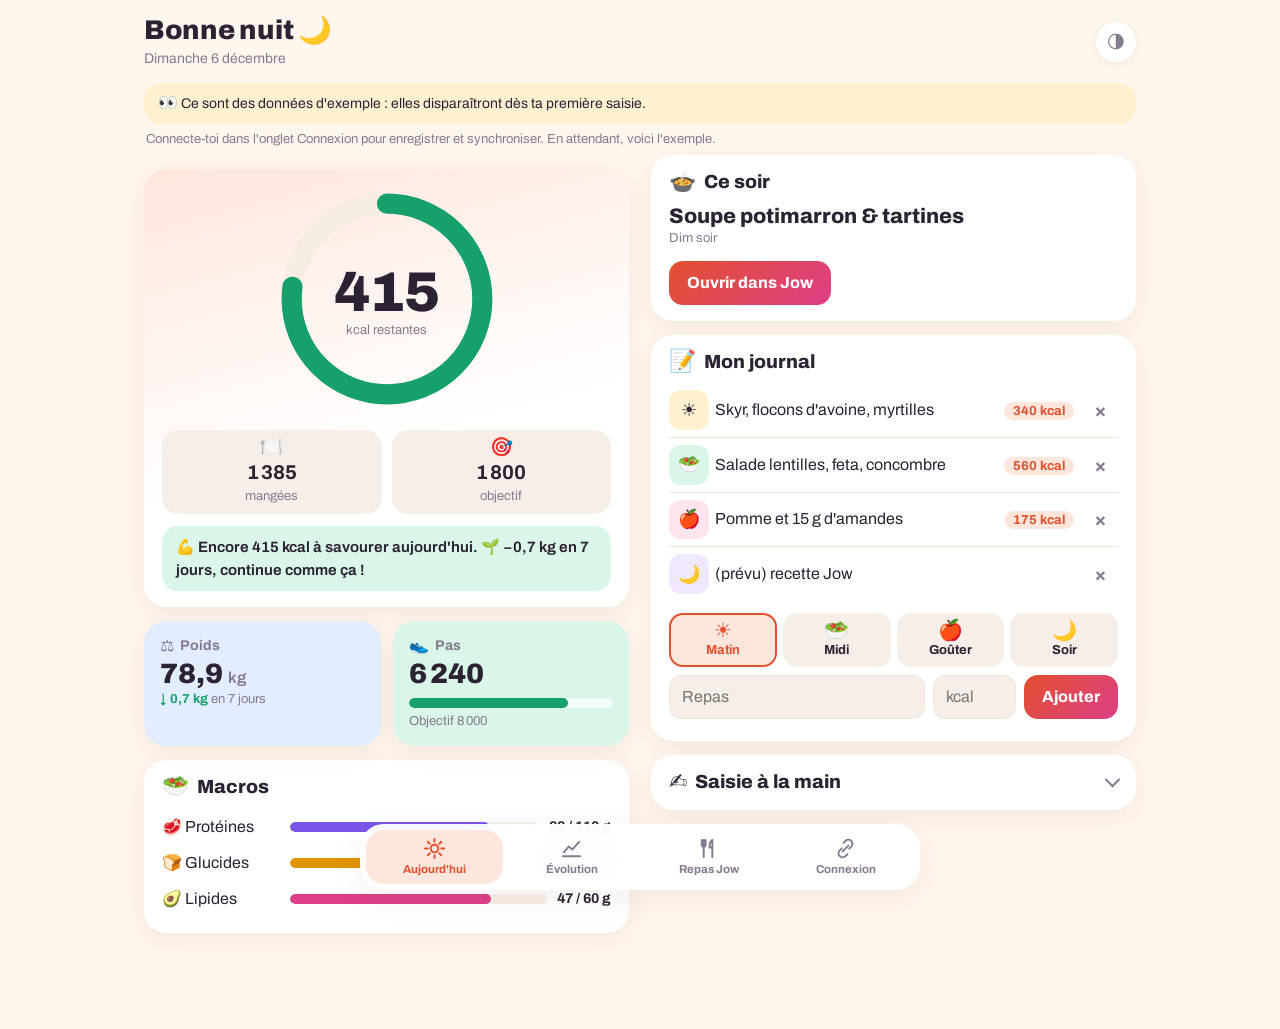
==== app/index.html @ a1f394df "Calcul automatique des objectifs (1.5.0) - Profil (sexe, année de naissance, taille, activité, rythm" ====
<!DOCTYPE html>
<html lang="fr">
<head>
<meta charset="utf-8">
<meta name="viewport" content="width=device-width, initial-scale=1, viewport-fit=cover">
<meta name="description" content="Suivi de régime personnel : Apple Santé, menus Jow et recettes.">
<meta name="theme-color" content="#fff6ee" media="(prefers-color-scheme: light)" data-def="#fff6ee">
<meta name="theme-color" content="#16131b" media="(prefers-color-scheme: dark)" data-def="#16131b">
<meta name="apple-mobile-web-app-capable" content="yes">
<meta name="mobile-web-app-capable" content="yes">
<meta name="apple-mobile-web-app-status-bar-style" content="default">
<meta name="apple-mobile-web-app-title" content="Mon régime">
<meta name="referrer" content="no-referrer">
<meta http-equiv="Content-Security-Policy" content="default-src 'self'; script-src 'self'; style-src 'self' 'unsafe-inline'; img-src 'self' data:; font-src 'self'; connect-src 'self' https://*.supabase.co; manifest-src 'self'; worker-src 'self'; base-uri 'self'; form-action 'self'">
<title>Mon régime</title>
<link rel="manifest" href="manifest.webmanifest">
<link rel="icon" href="icons/icon-192.png" type="image/png">
<link rel="apple-touch-icon" href="icons/apple-touch-icon.png">
<script src="js/theme.js"></script>
<link rel="stylesheet" href="styles.css">
<script type="module" src="js/main.js"></script>
</head>
<body>
<header><div><h1 id="ttl">Aujourd'hui</h1><span class="date" id="today"></span></div><span class="hbtns"><button class="sync" id="themeBtn" type="button" aria-label="Changer de thème" title="Thème"><span class="e" id="themeIco" aria-hidden="true">🌗</span></button><button class="sync" id="syncBtn" type="button" aria-label="Synchroniser maintenant" title="Synchroniser maintenant" hidden><svg viewBox="0 0 24 24" aria-hidden="true"><path d="M20 12a8 8 0 1 1-2.3-5.6M20 4v5h-5"/></svg></button></span></header>
<main>
<div class="demo" id="demo" hidden><span class="e" aria-hidden="true">👀</span> Ce sont des données d'exemple : elles disparaîtront dès ta première saisie.</div>
<p class="status" id="st">Chargement…</p>

<!-- AUJOURD'HUI -->
<section data-v="aujourdhui">
  <div class="lbl hero-card">
    <div class="ring-wrap">
      <svg class="ring" viewBox="0 0 120 120" aria-hidden="true"><circle class="trk" cx="60" cy="60" r="52"/><circle class="val" id="ringVal" cx="60" cy="60" r="52" stroke-dasharray="326.73" stroke-dashoffset="326.73"/></svg>
      <div class="ring-in"><div class="big" id="left">–</div><div class="small" id="leftLbl">kcal restantes</div></div>
    </div>
    <div class="kc-row">
      <div><span class="e" aria-hidden="true">🍽️</span><b id="eaten">–</b><span class="small">mangées</span></div>
      <div><span class="e" aria-hidden="true">🎯</span><b id="goal">–</b><span class="small">objectif</span></div>
    </div>
    <p class="cheer" id="cheer"></p>
    <p class="fresh" id="fresh"></p>
  </div>

  <div class="tiles">
    <div class="tile sky"><div class="t-h"><span class="e" aria-hidden="true">⚖️</span> Poids</div><div class="v" id="wt">–</div><div class="small" id="wtD"></div></div>
    <div class="tile herb"><div class="t-h"><span class="e" aria-hidden="true">👟</span> Pas</div><div class="v" id="steps">–</div><div class="meter"><i id="stepBar"></i></div><div class="small" id="stepGoal"></div></div>
  </div>

  <div class="lbl" id="macroBox"><h2><span class="e" aria-hidden="true">🥗</span> Macros</h2><div id="macros"></div></div>

  <div class="lbl">
    <h2><span class="e" aria-hidden="true">🍲</span> Ce soir</h2>
    <div class="tonight" id="tonight"></div>
  </div>

  <div class="lbl">
    <h2><span class="e" aria-hidden="true">📝</span> Mon journal</h2>
    <div id="meals"></div>
    <form id="mealForm" class="mealform">
      <div class="seg" role="radiogroup" aria-label="Moment du repas">
        <label><input type="radio" name="mom" value="Matin"><span class="e" aria-hidden="true">☀️</span>Matin</label>
        <label><input type="radio" name="mom" value="Midi"><span class="e" aria-hidden="true">🥗</span>Midi</label>
        <label><input type="radio" name="mom" value="Goûter"><span class="e" aria-hidden="true">🍎</span>Goûter</label>
        <label><input type="radio" name="mom" value="Soir"><span class="e" aria-hidden="true">🌙</span>Soir</label>
      </div>
      <div class="f-meal">
        <input id="mN" placeholder="Repas" aria-label="Ce que tu as mangé" required maxlength="300" enterkeyhint="done">
        <input id="mK" inputmode="numeric" placeholder="kcal" aria-label="Calories (facultatif)">
        <button class="primary" aria-label="Ajouter le repas">Ajouter</button>
      </div>
    </form>
  </div>

  <details class="lbl fold" id="importBox">
    <summary><h2><span class="e" aria-hidden="true">✍️</span> Saisie à la main</h2></summary>
    <p class="small">Le raccourci du soir s'en charge normalement. Utile pour corriger une valeur ou rattraper un jour manqué.</p>
    <form class="form" id="manual">
      <label>Date<input type="date" id="fD"></label>
      <label>Poids (kg)<input id="fW" inputmode="decimal"></label>
      <label>Pas<input id="fS" inputmode="numeric"></label>
      <label>Calories<input id="fK" inputmode="numeric"></label>
      <label>Protéines (g)<input id="fP" inputmode="numeric"></label>
      <label>Glucides (g)<input id="fG" inputmode="numeric"></label>
      <label>Lipides (g)<input id="fL" inputmode="numeric"></label>
      <label>&nbsp;<button>Enregistrer</button></label>
    </form>
    <details class="sub"><summary>Coller le texte <code>SANTE;…</code></summary>
      <textarea id="imp" placeholder="Colle ici : SANTE;date=…;poids=…"></textarea>
      <p class="small" id="impPrev"></p>
      <button id="impBtn" type="button">Enregistrer</button>
    </details>
  </details>
</section>

<!-- ÉVOLUTION -->
<section data-v="evolution">
  <div class="tiles four span" id="bilan"></div>
  <div class="lbl span"><h2><span class="e" aria-hidden="true">⚖️</span> Mon poids sur 30 jours</h2><p class="small" id="wtSum"></p><div class="fig"><svg id="cW" role="img" aria-label="Courbe du poids sur 30 jours"></svg></div></div>
  <div class="lbl"><h2><span class="e" aria-hidden="true">🔥</span> Calories de la semaine</h2><p class="small">Le pointillé, c'est ton objectif.</p><div class="fig s"><svg id="cK" role="img" aria-label="Calories des 7 derniers jours"></svg></div></div>
  <div class="lbl"><h2><span class="e" aria-hidden="true">👟</span> Pas de la semaine</h2><div class="fig s"><svg id="cS" role="img" aria-label="Pas des 7 derniers jours"></svg></div></div>
</section>

<!-- REPAS JOW -->
<section data-v="repas">
  <div class="lbl">
    <h2><span class="e" aria-hidden="true">📅</span> Menu de la semaine</h2>
    <div class="weeknav"><button class="ghost" id="wPrev" type="button" aria-label="Semaine précédente">‹</button><b id="wLbl"></b><button class="ghost" id="wNext" type="button" aria-label="Semaine suivante">›</button></div>
    <div id="menu"></div>
    <p class="small">Dans Jow : Partager → Copier le lien, puis colle-le ici. Le nom de la recette se remplit tout seul, et tout s'enregistre automatiquement.</p>
  </div>
  <div class="lbl" id="propBox">
    <h2><span class="e" aria-hidden="true">✨</span> Une idée de recette ?</h2>
    <p class="small">Calée sur ce qu'il te reste aujourd'hui, ton garde-manger et tes ingrédients courants.</p>
    <form class="form f-prop" id="propForm">
      <select id="pMom" aria-label="Repas"><option>Soir</option><option>Midi</option><option>Matin</option><option>Goûter</option></select>
      <input id="pEnv" placeholder="Une envie ? (ex. rapide, poisson, sans four)" aria-label="Envie" maxlength="200">
      <button id="pBtn" class="primary">Proposer</button>
    </form>
    <div id="pOut"></div>
  </div>
  <div class="lbl">
    <h2><span class="e" aria-hidden="true">🧺</span> Mon garde-manger</h2>
    <p class="small">Ce que tu as déjà au frigo et dans les placards.</p>
    <textarea id="placard" placeholder="2 courgettes, riz basmati, 6 œufs, feta…" maxlength="5000"></textarea>
    <p class="small saved" id="placSt"></p>
  </div>
  <div class="lbl"><h2><span class="e" aria-hidden="true">🗒️</span> Notes</h2><textarea id="notes" placeholder="Courses à prévoir, recettes à retester, idées…" style="min-height:140px"></textarea><p class="small saved" id="notesSt"></p></div>
  <details class="lbl fold">
    <summary><h2><span class="e" aria-hidden="true">🛒</span> Mes ingrédients courants</h2></summary>
    <p class="small">Un par ligne : ce que tu achètes d'habitude. Les propositions de recettes s'en servent en priorité.</p>
    <textarea id="ingr" style="min-height:160px"></textarea>
    <p class="small saved" id="ingrSt"></p>
  </details>
</section>

<!-- CONNEXION -->
<section data-v="connexion">
  <div class="lbl" id="accBox">
    <h2><span class="e" aria-hidden="true">👤</span> Mon compte</h2>
    <div id="accLocal" hidden>
      <p>L'appli fonctionne en <b>mode local</b> : tes données restent sur cet appareil et ne se synchronisent pas.</p>
      <p class="small">Pour synchroniser l'iPhone et le PC, renseigne l'URL et la clé publique de ton projet Supabase dans <code>config.js</code> (voir le README).</p>
    </div>
    <div id="accOut" hidden>
      <p>Connecte-toi pour retrouver tes données sur l'iPhone et le PC. Tu reçois un e-mail avec un lien de connexion.</p>
      <form class="form f-mail" id="mailForm">
        <input id="email" type="email" autocomplete="email" placeholder="ton@adresse.fr" aria-label="Adresse e-mail" required>
        <button>Recevoir le lien</button>
      </form>
      <form class="form f-mail" id="codeForm" hidden>
        <input id="code" inputmode="numeric" autocomplete="one-time-code" placeholder="Code à 6 chiffres" aria-label="Code reçu par e-mail" pattern="[0-9]{6,10}" required>
        <button>Valider le code</button>
      </form>
      <p class="small">Sur iPhone, depuis l'appli installée, utilise plutôt le <b>code</b> : le lien s'ouvre dans Safari, qui ne partage pas sa session avec l'appli.</p>
    </div>
    <div id="accIn" hidden>
      <div class="row"><span>Connecté en tant que</span><b id="accMail"></b></div>
      <div class="row"><span>Synchronisation</span><b id="syncSt">–</b></div>
      <p><button class="ghost" id="logout" type="button">Se déconnecter</button></p>
    </div>
  </div>

  <div class="lbl">
    <h2><span class="e" aria-hidden="true">🎯</span> Mes objectifs</h2>
    <div class="seg two" role="radiogroup" aria-label="Comment fixer tes objectifs">
      <label><input type="radio" name="omode" value="auto"><span class="e" aria-hidden="true">🧮</span>Calcul automatique</label>
      <label><input type="radio" name="omode" value="manuel"><span class="e" aria-hidden="true">✍️</span>À la main</label>
    </div>

    <form id="calcForm" hidden>
      <p class="lab">Toi</p>
      <div class="seg two" role="radiogroup" aria-label="Sexe">
        <label><input type="radio" name="sexe" value="f"><span class="e" aria-hidden="true">👩</span>Femme</label>
        <label><input type="radio" name="sexe" value="h"><span class="e" aria-hidden="true">👨</span>Homme</label>
      </div>
      <div class="form">
        <label>Année de naissance<input id="pN" inputmode="numeric" placeholder="1990" maxlength="4"></label>
        <label>Taille (cm)<input id="pT" inputmode="numeric" placeholder="175" maxlength="3"></label>
        <label>Poids actuel (kg)<input id="pP" inputmode="decimal" placeholder="80"></label>
        <label>Poids visé (kg)<input id="pC" inputmode="decimal" placeholder="72"></label>
      </div>
      <p class="small" id="pPnote"></p>
      <p class="lab">Ton activité au quotidien</p>
      <div class="choix" id="actList" role="radiogroup" aria-label="Activité"></div>
      <p class="lab">À quel rythme ?</p>
      <div class="seg" id="rytList" role="radiogroup" aria-label="Rythme de perte"></div>
      <div class="calc" id="calcOut" aria-live="polite"></div>
      <div class="form"><label>Pas / jour<input id="aS" inputmode="numeric"></label><label>&nbsp;<button class="primary" id="calcSave">Enregistrer</button></label></div>
    </form>

    <form class="form" id="objForm" hidden>
      <label>Calories / jour<input id="oK" inputmode="numeric"></label>
      <label>Protéines (g)<input id="oP" inputmode="numeric"></label>
      <label>Glucides (g)<input id="oG" inputmode="numeric"></label>
      <label>Lipides (g)<input id="oL" inputmode="numeric"></label>
      <label>Pas / jour<input id="oS" inputmode="numeric"></label>
      <label>Poids visé (kg)<input id="oW" inputmode="decimal"></label>
      <label>&nbsp;<button>Enregistrer</button></label>
    </form>
  </div>

  <div class="lbl">
    <h2><span class="e" aria-hidden="true">🎨</span> Apparence</h2>
    <div class="seg" role="radiogroup" aria-label="Thème de l'appli">
      <label><input type="radio" name="theme" value="auto"><span class="e" aria-hidden="true">🌗</span>Auto</label>
      <label><input type="radio" name="theme" value="light"><span class="e" aria-hidden="true">☀️</span>Clair</label>
      <label><input type="radio" name="theme" value="dark"><span class="e" aria-hidden="true">🌙</span>Sombre</label>
    </div>
    <p class="small">« Auto » suit le réglage de ton iPhone ou de ton PC. Le choix est gardé sur cet appareil.</p>
  </div>

  <details class="lbl fold">
    <summary><h2><span class="e" aria-hidden="true">🍏</span> Yazio → Apple Santé</h2></summary>
    <ol class="steps">
      <li>Dans Yazio : Profil → Réglages → Comptes et appareils connectés → Apple Santé.</li>
      <li>Autorise l'écriture de l'<b>énergie alimentaire</b>, des <b>protéines</b>, <b>glucides</b> et <b>lipides</b>. Autorise aussi la lecture du poids si tu te pèses ailleurs.</li>
      <li>Vérifie dans Santé → Parcourir → Nutrition que les repas du jour apparaissent.</li>
    </ol>
  </details>

  <details class="lbl fold" id="shortcutBox">
    <summary><h2><span class="e" aria-hidden="true">📲</span> Raccourci iPhone</h2></summary>
    <div id="scOff"><p class="small">Connecte-toi d'abord à ton compte : le raccourci envoie tes données directement dans ton espace.</p></div>
    <div id="scOn" hidden>
      <p><b>1. Ton adresse d'envoi</b></p>
      <div class="copy"><code id="scUrl"></code><button class="ghost" type="button" data-copy="scUrl">Copier</button></div>
      <p><b>2. Ton jeton secret</b></p>
      <p class="small" id="jetonSt"></p>
      <div class="copy" id="jetonBox" hidden><code id="jetonVal"></code><button class="ghost" type="button" data-copy="jetonVal">Copier</button></div>
      <p><button type="button" id="jetonBtn">Créer un jeton</button></p>
      <p class="small">Le jeton ne s'affiche qu'une fois. Garde-le uniquement dans le raccourci. En cas de doute, crée-en un nouveau : l'ancien cesse aussitôt de fonctionner.</p>
      <p><b>3. Le raccourci</b> « Bilan santé », dans l'app <b>Raccourcis</b>, dans l'ordre :</p>
      <ol class="steps">
        <li><b>Rechercher des échantillons de santé</b> : Type Poids, Date de début est aujourd'hui, Unité kg, trié par Date de début (ordre décroissant), limite 1. Puis <b>Définir une variable</b> <code>Poids</code>.</li>
        <li><b>Rechercher des échantillons de santé</b> : Type Pas, aujourd'hui, Unité nombre. <b>Calculer des statistiques</b> → Somme. <b>Définir une variable</b> <code>Pas</code>.</li>
        <li>Pareil pour <b>Énergie alimentaire</b> (Unité kcal) → variable <code>Kcal</code>. Facultatif : Protéines, Glucides, Lipides (Unité g) → <code>Prot</code>, <code>Gluc</code>, <code>Lip</code>.</li>
        <li><b>Obtenir le contenu de l'URL</b> : l'adresse ci-dessus, méthode <b>POST</b>, en-tête <code>X-Jeton</code> = ton jeton, corps <b>JSON</b> avec les champs <code>poids</code>, <code>pas</code>, <code>kcal</code> (et <code>prot</code>, <code>gluc</code>, <code>lip</code>), chacun rempli avec sa variable.</li>
        <li><b>Afficher la notification</b> avec le « Contenu de l'URL ».</li>
      </ol>
      <p class="small">Vérifie que chaque « Rechercher » commence bien par « Rechercher Échantillons de Santé » et pas par « Filtrer … » : sinon, touche la variable orange et choisis Effacer. Sans champ <code>date</code>, les valeurs sont enregistrées pour aujourd'hui. Relancer le raccourci remplace les valeurs du jour.</p>
      <p>Lancement automatique : en haut du raccourci, <b>À 21:30</b>, Heure de la journée, Tous les jours.</p>
    </div>
  </details>

  <div class="lbl" id="installBox">
    <h2><span class="e" aria-hidden="true">📥</span> Installer l'appli</h2>
    <p><button type="button" id="installBtn" hidden>Installer sur cet appareil</button></p>
    <div class="row"><span><b>iPhone</b> : ouvre cette page dans Safari, Partager → « Sur l'écran d'accueil ».</span></div>
    <div class="row"><span><b>PC</b> : dans Chrome ou Edge, l'icône d'installation dans la barre d'adresse, ou menu ⋮ → « Installer Mon régime ».</span></div>
  </div>
  <p class="small ver" id="ver"></p>
</section>
</main>

<nav class="tabs" aria-label="Onglets">
  <a href="#aujourdhui" data-t="aujourdhui"><svg viewBox="0 0 24 24" aria-hidden="true"><circle cx="12" cy="12" r="4"/><path d="M12 2v3M12 19v3M2 12h3M19 12h3M5 5l2 2M17 17l2 2M5 19l2-2M17 7l2-2"/></svg>Aujourd'hui</a>
  <a href="#evolution" data-t="evolution"><svg viewBox="0 0 24 24" aria-hidden="true"><path d="M3 20h18M4 16l5-6 4 3 7-8"/></svg>Évolution</a>
  <a href="#repas" data-t="repas"><svg viewBox="0 0 24 24" aria-hidden="true"><path d="M7 3v8M5 3v5a2 2 0 0 0 4 0V3M7 11v10M16 21V3c-2 1-3 4-3 8h3"/></svg>Repas Jow</a>
  <a href="#connexion" data-t="connexion"><svg viewBox="0 0 24 24" aria-hidden="true"><path d="M9 15l6-6M10 6l2-2a4 4 0 0 1 6 6l-2 2M14 18l-2 2a4 4 0 0 1-6-6l2-2"/></svg>Connexion</a>
</nav>
<div class="toast" id="toast" role="status" aria-live="polite"></div>
</body>
</html>
---- app/styles.css ----
/* VOICE: chaleureux, encourageant, un peu joueur — un compagnon bienveillant, jamais culpabilisant
   IDEA: une appli de bien-être grand public : cartes douces, couleurs pastel, emojis comme repères
   PICTURE: un anneau de calories au centre de l'écran, des tuiles colorées autour, des petits messages qui félicitent
   COLOUR and TYPE: crème chaud, cartes blanches arrondies ; tomate (calories), vert (pas), bleu (poids), soleil, raisin ; Archivo
   LAYOUT: une colonne mobile, barre d'onglets flottante en bas ; deux colonnes sur grand écran */
@font-face{font-family:Archivo;src:url(fonts/Archivo.woff2) format('woff2-variations'),url(fonts/Archivo.woff2) format('woff2');font-weight:100 900;font-stretch:62% 125%;font-display:swap}
:root{color-scheme:light dark;
  --bg:light-dark(#fff6ee,#16131b);--card:light-dark(#ffffff,#211d28);--ink:light-dark(#2b2233,#f6f0f8);--mute:light-dark(#857a90,#a99fb4);
  --line:light-dark(#f0e5da,#332d3b);--soft:light-dark(#f7efe7,#2a2531);--shadow:light-dark(rgba(120,70,30,.08),rgba(0,0,0,.35));
  --tom:light-dark(#e2502e,#ff7a5c);--tom-t:light-dark(#ffe6dd,#3b2420);
  --herb:light-dark(#16a06c,#43d39a);--herb-t:light-dark(#d9f6e9,#16302a);
  --sky:light-dark(#3d7ff0,#6fa2ff);--sky-t:light-dark(#e2edff,#1b2742);
  --sun:light-dark(#e09400,#ffc53d);--sun-t:light-dark(#fff1cf,#3a3016);
  --grape:light-dark(#7b55ea,#a98bff);--grape-t:light-dark(#efe8ff,#2a2343);
  --pink:light-dark(#dc3f87,#ff7ab5);--pink-t:light-dark(#ffe3ef,#3c2030);
  --r:22px}
:root[data-theme=light]{color-scheme:light}:root[data-theme=dark]{color-scheme:dark}
*{box-sizing:border-box;min-width:0}
[hidden]{display:none!important}
body{margin:0;background:var(--bg);color:var(--ink);font:16px/1.5 Archivo,system-ui,sans-serif;overflow-x:clip;padding-bottom:calc(96px + env(safe-area-inset-bottom));-webkit-text-size-adjust:100%;-webkit-tap-highlight-color:transparent}

/* ---------- En-tête ---------- */
header{padding:calc(16px + env(safe-area-inset-top)) max(5vw,16px,env(safe-area-inset-right)) 6px max(5vw,16px,env(safe-area-inset-left));display:flex;align-items:center;justify-content:space-between;gap:4px 12px;max-width:760px;margin:auto}
h1{font-size:27px;line-height:1.1;margin:0;font-weight:850;letter-spacing:-.01em}
.date{color:var(--mute);font-size:14px;display:block;margin-top:2px}
.date::first-letter{text-transform:uppercase}
.hbtns{display:flex;gap:8px;flex:none}
button.sync .e{font-size:18px}
.seg:has(input[name=theme]){grid-template-columns:repeat(3,1fr)}
.seg.two{grid-template-columns:repeat(2,1fr)}
#rytList{grid-template-columns:repeat(3,1fr)}
.lab{font-size:13px;font-weight:800;color:var(--mute);margin:14px 0 6px;text-transform:uppercase;letter-spacing:.03em}
.choix{display:grid;gap:6px}
.choix label{position:relative;display:grid;grid-template-columns:2.2em minmax(0,1fr);gap:0 10px;align-items:center;padding:9px 12px;border-radius:14px;background:var(--soft);cursor:pointer}
.choix label .e{grid-row:1/span 2;font-size:22px;text-align:center}
.choix label b{font-size:15px}.choix label span.small{grid-column:2}
.choix input{position:absolute;opacity:0;inset:0;margin:0;cursor:pointer}
.choix label:has(input:checked){background:var(--tom-t);box-shadow:inset 0 0 0 2px var(--tom)}
.choix label:has(input:focus-visible){outline:3px solid var(--tom);outline-offset:2px}
.sugg{font-size:11px;font-weight:800;color:var(--herb);background:var(--herb-t);padding:1px 7px;border-radius:99px;margin-left:6px;vertical-align:middle}
.seg label .small{font-weight:600;font-size:11px}
.calc{margin:16px 0 6px}.calc:empty{display:none}
.calc .tiles{margin:0 0 10px}
.calc .chips{justify-content:center}
.alerte{background:var(--sun-t);border-radius:14px;padding:9px 12px;font-size:14px;margin:8px 0}
button.sync{min-height:40px;width:40px;padding:0;background:var(--card);color:var(--mute);border:0;border-radius:50%;box-shadow:0 2px 10px var(--shadow);flex:none}
button.sync svg{width:18px;height:18px;stroke:currentColor;fill:none;stroke-width:2.4;stroke-linecap:round}
button.sync.spin svg{animation:spin .8s linear infinite}
@keyframes spin{to{transform:rotate(360deg)}}
main{max-width:760px;margin:auto;padding:0 max(5vw,16px,env(safe-area-inset-right)) 0 max(5vw,16px,env(safe-area-inset-left))}
section[data-v]{display:none}section[data-v].on{display:block;animation:in .25s ease-out}
@keyframes in{from{opacity:0;transform:translateY(6px)}}

/* ---------- Cartes ---------- */
.lbl{background:var(--card);border-radius:var(--r);padding:16px 18px;margin:14px 0;box-shadow:0 6px 22px var(--shadow)}
.lbl h2{font-size:19px;font-weight:800;margin:0 0 10px;line-height:1.2;display:flex;align-items:center;gap:8px}
.e{font-style:normal;font-size:1.15em;line-height:1}
.row{display:flex;justify-content:space-between;gap:10px;padding:9px 0;border-bottom:1px solid var(--line)}
.row:last-child{border-bottom:0}.row b{font-variant-numeric:tabular-nums;white-space:nowrap}
.small{font-size:13px;color:var(--mute)}
.unit{font-size:16px;font-weight:600;color:var(--mute)}
.demo{background:var(--sun-t);color:var(--ink);border-radius:16px;padding:10px 14px;font-size:14px;margin-top:8px}
.status{font-size:13px;color:var(--mute);margin:6px 2px}

/* ---------- Anneau des calories ---------- */
.hero-card{text-align:center;padding-top:20px;background:linear-gradient(165deg,var(--tom-t),var(--card) 60%)}
.ring-wrap{position:relative;width:min(220px,60vw);aspect-ratio:1;margin:0 auto}
.ring{width:100%;height:100%;transform:rotate(-90deg)}
.ring circle{fill:none;stroke-width:11}
.ring .trk{stroke:color-mix(in srgb,var(--soft) 80%,var(--line))}
.ring .val{stroke:var(--herb);stroke-linecap:round;transition:stroke-dashoffset .8s cubic-bezier(.2,.8,.2,1),stroke .3s}
.ring .val.near{stroke:var(--sun)}.ring .val.over{stroke:var(--tom)}
.ring-in{position:absolute;inset:0;display:flex;flex-direction:column;align-items:center;justify-content:center}
.big{font-size:clamp(44px,13vw,56px);font-weight:850;line-height:1;font-variant-numeric:tabular-nums;letter-spacing:-.02em}
.kc-row{display:grid;grid-template-columns:1fr 1fr;gap:10px;margin:14px 0 4px}
.kc-row>div{background:var(--soft);border-radius:16px;padding:8px 6px;display:flex;flex-direction:column;align-items:center}
.kc-row b{font-size:20px;font-variant-numeric:tabular-nums}
.cheer{margin:12px 0 0;padding:10px 14px;border-radius:16px;background:var(--herb-t);font-weight:650;font-size:15px;text-align:left}
.cheer:empty{display:none}
.cheer.warm{background:var(--sun-t)}.cheer.soft{background:var(--sky-t)}
.fresh{margin:10px 0 0;font-size:13px;color:var(--mute);display:flex;align-items:center;justify-content:center;gap:6px}
.fresh:empty{display:none}
.fresh::before{content:"";width:8px;height:8px;border-radius:50%;background:var(--herb);flex:none}
.fresh.old::before{background:var(--sun)}

/* ---------- Tuiles ---------- */
.tiles{display:grid;grid-template-columns:repeat(2,minmax(0,1fr));gap:12px;margin:14px 0}
.tile{border-radius:var(--r);padding:14px 16px;background:var(--card);box-shadow:0 6px 22px var(--shadow)}
.tile.sky{background:var(--sky-t)}.tile.herb{background:var(--herb-t)}.tile.sun{background:var(--sun-t)}.tile.tom{background:var(--tom-t)}.tile.grape{background:var(--grape-t)}
.t-h{font-size:14px;font-weight:700;color:var(--mute);display:flex;gap:6px;align-items:center}
.tile .v{font-size:28px;font-weight:850;font-variant-numeric:tabular-nums;line-height:1.15;margin-top:2px}
.tiles.four .v{font-size:24px}
.meter{height:10px;background:color-mix(in srgb,var(--card) 70%,transparent);border-radius:99px;margin:8px 0 4px;overflow:hidden}
.meter i{display:block;height:100%;background:var(--herb);border-radius:99px;transition:width .6s ease}
.meter i.over{background:var(--tom)}
.good{color:var(--herb);font-weight:700}.bad{color:var(--tom);font-weight:700}

/* ---------- Macros ---------- */
.macro{display:grid;grid-template-columns:7.4em minmax(0,1fr) auto;gap:10px;align-items:center;padding:6px 0}
.macro .meter{margin:0;background:var(--soft)}
.macro b{font-variant-numeric:tabular-nums;white-space:nowrap;font-size:14px}
.macro.prot i{background:var(--grape)}.macro.gluc i{background:var(--sun)}.macro.lip i{background:var(--pink)}

/* ---------- Boutons et champs ---------- */
button,.btn{font:inherit;font-weight:750;min-height:44px;padding:0 18px;border:0;background:var(--ink);color:var(--bg);cursor:pointer;border-radius:14px;text-decoration:none;display:inline-flex;align-items:center;justify-content:center;gap:6px;transition:transform .1s,filter .15s}
button:disabled{opacity:.5;cursor:wait}
button:active:not(:disabled),.btn:active{transform:scale(.97)}
@media(hover:hover){button:hover:not(:disabled):not(.x):not(.sync),.btn:hover{filter:brightness(1.08)}button.x:hover,button.sync:hover{color:var(--ink)}}
button.ghost,.btn.ghost{background:var(--soft);color:var(--ink)}
button.x{min-height:36px;width:36px;padding:0;background:transparent;color:var(--mute);font-size:20px;border-radius:50%}
.btn.tom,button.tom,button.primary{background:linear-gradient(135deg,var(--tom),var(--pink));color:#fff}
input,select,textarea{font:inherit;font-size:16px;min-height:44px;padding:8px 12px;border:1.5px solid var(--line);background:var(--soft);color:var(--ink);border-radius:12px;width:100%;transition:border-color .15s,background .15s}
input:focus,select:focus,textarea:focus{border-color:var(--tom);background:var(--card);outline:none}
textarea{min-height:88px;resize:vertical}
:focus-visible{outline:3px solid color-mix(in srgb,var(--tom) 60%,transparent);outline-offset:2px}
.form{display:grid;grid-template-columns:repeat(auto-fit,minmax(130px,1fr));gap:10px;margin:10px 0}
.form label{font-size:13px;color:var(--mute);display:grid;gap:3px;font-weight:600}
.f-prop{display:grid;grid-template-columns:minmax(0,8em) minmax(0,1fr) auto;gap:8px;margin:10px 0}
.f-mail{grid-template-columns:minmax(0,1fr) auto}

/* ---------- Journal ---------- */
.mealform{margin:12px 0 6px}
.f-meal{display:grid;grid-template-columns:minmax(0,1fr) 5.2em auto;gap:8px}
.seg{display:grid;grid-template-columns:repeat(4,1fr);gap:6px;margin:0 0 8px}
.seg label{position:relative;text-align:center;font-weight:700;font-size:13px;padding:7px 2px;cursor:pointer;border-radius:14px;background:var(--soft);user-select:none;display:flex;flex-direction:column;align-items:center;gap:1px;transition:background .15s,color .15s}
.seg label .e{font-size:20px}
.seg input{position:absolute;opacity:0;inset:0;margin:0;cursor:pointer}
.seg label:has(input:checked){background:var(--tom-t);color:var(--tom);box-shadow:inset 0 0 0 2px var(--tom)}
.seg label:has(input:focus-visible){outline:3px solid var(--tom);outline-offset:2px}
.meal{display:grid;grid-template-columns:2.4em minmax(0,1fr) auto auto;gap:8px;align-items:center;padding:7px 0;border-bottom:1px solid var(--line)}
.meal:last-child{border-bottom:0}
.meal .mo{width:2.2em;height:2.2em;border-radius:12px;display:flex;align-items:center;justify-content:center;font-size:18px;background:var(--soft)}
.meal .mo.Matin{background:var(--sun-t)}.meal .mo.Midi{background:var(--herb-t)}.meal .mo.Goûter{background:var(--pink-t)}.meal .mo.Soir{background:var(--grape-t)}
.meal .k{font-variant-numeric:tabular-nums;white-space:nowrap;font-weight:700;font-size:13px;background:var(--tom-t);color:var(--tom);padding:2px 9px;border-radius:99px}
.empty{text-align:center;color:var(--mute);padding:8px 0;font-size:14px}
.empty .e{display:block;font-size:30px;margin-bottom:4px}

/* ---------- Ce soir ---------- */
.tonight{display:flex;gap:12px;align-items:center;justify-content:space-between;flex-wrap:wrap}
.tonight .n{font-size:21px;font-weight:800;line-height:1.2}
a{color:var(--tom);font-weight:700}

/* ---------- Graphiques ---------- */
.fig{position:relative;min-height:220px}.fig>svg{position:absolute;inset:0;width:100%;height:100%;overflow:visible}
.fig.s{min-height:170px}

/* ---------- Menu de la semaine ---------- */
.weeknav{display:flex;align-items:center;justify-content:space-between;gap:8px;margin-bottom:4px}
.weeknav button{width:44px;padding:0;font-size:22px}
.day{display:grid;grid-template-columns:3.6em minmax(0,1fr);gap:10px;align-items:start;padding:8px;border-radius:16px;margin:4px -8px}
.day.today{background:var(--sun-t)}
.day .d{font-weight:800;padding-top:9px;display:flex;flex-direction:column;line-height:1.1}
.day .d .small{font-weight:600}
.day .f{display:grid;grid-template-columns:minmax(0,1fr) auto;gap:4px 6px;align-items:center}
.day .f input[data-f=lien]{grid-column:1/-1;min-height:32px;font-size:13px;padding:2px 12px;border:0;background:transparent;color:var(--mute)}
.day .f input[data-f=lien]:focus{background:var(--card);color:var(--ink)}
.day .go{grid-column:2;grid-row:1;width:44px;height:44px;border-radius:12px;background:linear-gradient(135deg,var(--tom),var(--pink));color:#fff;text-decoration:none;display:flex;align-items:center;justify-content:center;font-size:18px}
.day.today .d::after{content:"Auj.";font-size:11px;font-weight:800;color:var(--sun);text-transform:uppercase;letter-spacing:.02em;margin-top:3px}

/* ---------- Recette ---------- */
ol.steps{padding-left:1.3em;margin:6px 0}ol.steps li{margin:6px 0}
ul.ing{margin:6px 0;padding-left:1.2em}ul.ing li{margin:3px 0}
.rec{border-top:1px solid var(--line);margin-top:12px;padding-top:12px}
.rec h3{font-size:20px;margin:0 0 6px;line-height:1.2}
.chips{display:flex;flex-wrap:wrap;gap:6px;margin:6px 0 10px}
.chips span{padding:3px 10px;font-size:13px;font-weight:700;white-space:nowrap;border-radius:99px;background:var(--soft)}
.chips span:nth-child(1){background:var(--tom-t);color:var(--tom)}.chips span:nth-child(2){background:var(--grape-t);color:var(--grape)}.chips span:nth-child(3){background:var(--sun-t)}.chips span:nth-child(4){background:var(--pink-t);color:var(--pink)}

/* ---------- Divers ---------- */
code{background:var(--soft);padding:1px 6px;font-size:13px;border-radius:6px;overflow-wrap:anywhere}
pre{background:var(--soft);padding:10px;overflow-x:auto;font-size:13px;white-space:pre-wrap;overflow-wrap:anywhere;border-radius:12px}
.copy{display:grid;grid-template-columns:minmax(0,1fr) auto;gap:6px;align-items:stretch;margin:6px 0}
.copy code{display:flex;align-items:center;padding:6px 10px;font-size:12px}
.ok{color:var(--herb);font-weight:800}.ko{color:var(--tom);font-weight:800}
details summary{cursor:pointer;font-weight:700;min-height:44px;display:flex;align-items:center}
details.fold>summary{list-style:none;display:block;min-height:0}
details.fold>summary::-webkit-details-marker{display:none}
details.fold>summary h2{margin:0}
details.fold>summary h2::after{content:"";margin-left:auto;width:9px;height:9px;border-right:2.5px solid var(--mute);border-bottom:2.5px solid var(--mute);transform:rotate(45deg) translate(-2px,-2px);flex:none;transition:transform .2s}
details.fold[open]>summary h2{margin-bottom:10px}
details.fold[open]>summary h2::after{transform:rotate(-135deg) translate(-2px,-2px)}
details.sub{margin-top:8px;border-top:1px solid var(--line)}
.saved{min-height:1.5em;margin:4px 0 0}
.ver{text-align:center;margin:18px 0}

/* ---------- Barre d'onglets flottante ---------- */
nav.tabs{position:fixed;left:max(12px,env(safe-area-inset-left));right:max(12px,env(safe-area-inset-right));bottom:calc(10px + env(safe-area-inset-bottom));background:color-mix(in srgb,var(--card) 92%,transparent);backdrop-filter:blur(12px);-webkit-backdrop-filter:blur(12px);border-radius:24px;box-shadow:0 8px 30px var(--shadow);display:grid;grid-template-columns:repeat(4,1fr);padding:6px;z-index:5;max-width:560px;margin:auto}
nav.tabs a{color:var(--mute);text-decoration:none;text-align:center;padding:7px 2px 6px;font-size:11.5px;font-weight:700;display:grid;justify-items:center;gap:1px;border-radius:18px;transition:background .2s,color .2s}
nav.tabs a svg{width:23px;height:23px;stroke:currentColor;fill:none;stroke-width:2;stroke-linecap:round;stroke-linejoin:round}
nav.tabs a.on{color:var(--tom);background:var(--tom-t)}
.toast{position:fixed;left:50%;bottom:calc(100px + env(safe-area-inset-bottom));transform:translateX(-50%);background:var(--ink);color:var(--bg);padding:10px 18px;font-weight:700;border-radius:99px;opacity:0;transition:opacity .25s;pointer-events:none;z-index:9;max-width:90vw;box-shadow:0 8px 24px var(--shadow)}
.toast.on{opacity:1}
@media(prefers-reduced-motion:reduce){*{transition:none!important;animation:none!important}}

@media(max-width:520px){.f-prop{grid-template-columns:minmax(0,1fr) auto}.f-prop select{grid-column:1/-1}}
/* Grand écran : deux colonnes */
@media(min-width:960px){
  header,main{max-width:1120px}
  section[data-v].on{columns:2;column-gap:22px}
  section[data-v].on>*{break-inside:avoid}
  section[data-v].on>:first-child{margin-top:14px}
  .span{column-span:all}
  .fig{min-height:280px}
}
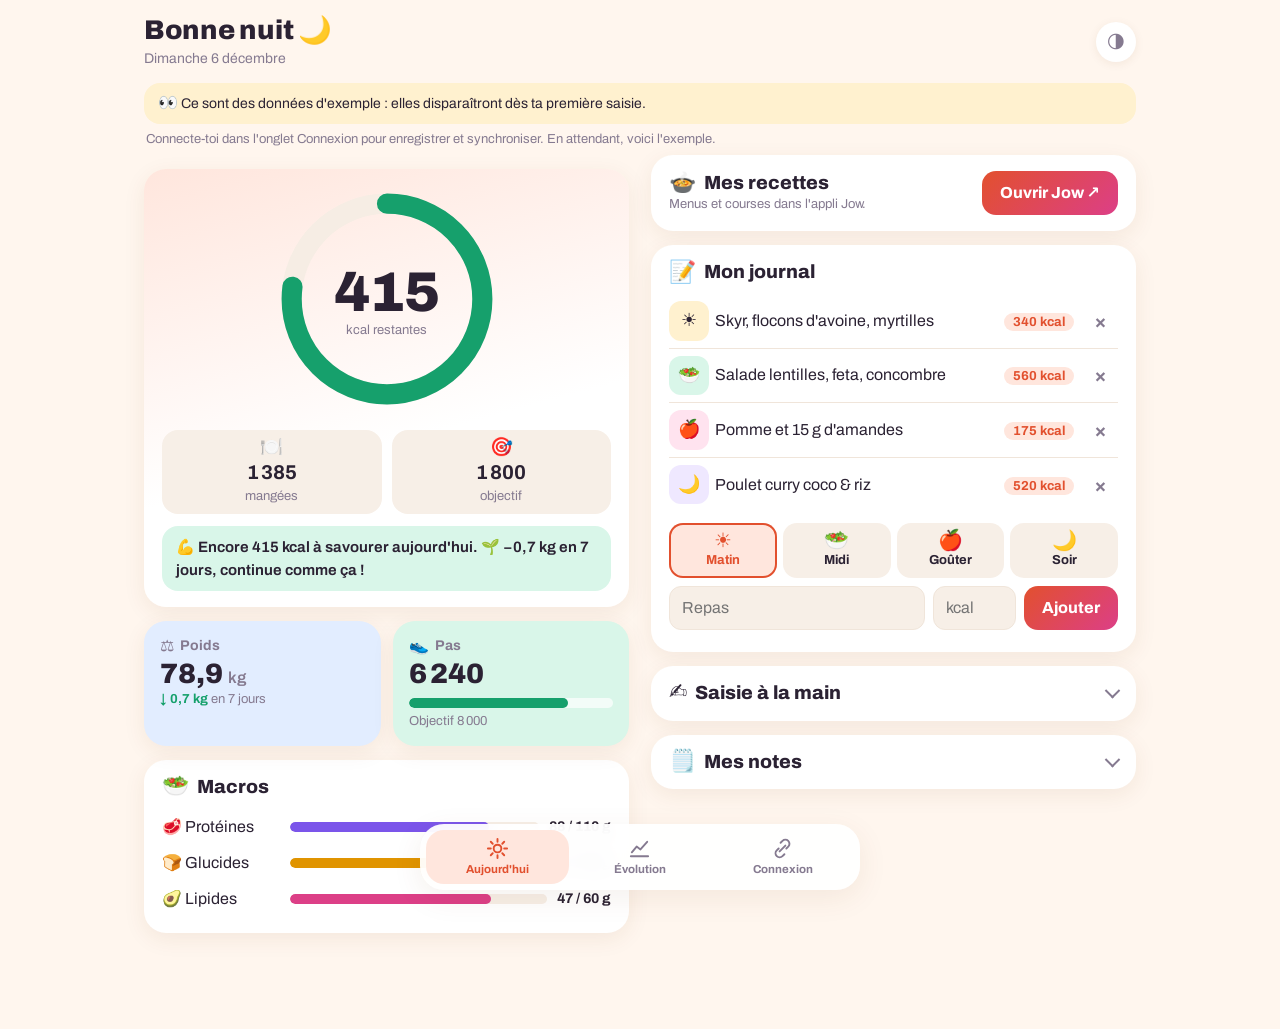
==== commit 2642b0ba: "Retrait de Jow et des recettes (1.6.0) - L'onglet Repas Jow disparaît : plus de menu de la semaine, " ====
--- a/app/index.html
+++ b/app/index.html
@@ -3,7 +3,7 @@
 <head>
 <meta charset="utf-8">
 <meta name="viewport" content="width=device-width, initial-scale=1, viewport-fit=cover">
-<meta name="description" content="Suivi de régime personnel : Apple Santé, menus Jow et recettes.">
+<meta name="description" content="Suivi de régime personnel : calories, poids et pas depuis Apple Santé.">
 <meta name="theme-color" content="#fff6ee" media="(prefers-color-scheme: light)" data-def="#fff6ee">
 <meta name="theme-color" content="#16131b" media="(prefers-color-scheme: dark)" data-def="#16131b">
 <meta name="apple-mobile-web-app-capable" content="yes">
@@ -49,8 +49,10 @@
   <div class="lbl" id="macroBox"><h2><span class="e" aria-hidden="true">🥗</span> Macros</h2><div id="macros"></div></div>
 
   <div class="lbl">
-    <h2><span class="e" aria-hidden="true">🍲</span> Ce soir</h2>
-    <div class="tonight" id="tonight"></div>
+    <div class="tonight">
+      <div><h2 style="margin:0"><span class="e" aria-hidden="true">🍲</span> Mes recettes</h2><div class="small">Menus et courses dans l'appli Jow.</div></div>
+      <a class="btn tom" href="https://jow.fr/" target="_blank" rel="noopener noreferrer">Ouvrir Jow ↗</a>
+    </div>
   </div>
 
   <div class="lbl">
@@ -90,6 +92,12 @@
       <button id="impBtn" type="button">Enregistrer</button>
     </details>
   </details>
+
+  <details class="lbl fold" id="notesBox">
+    <summary><h2><span class="e" aria-hidden="true">🗒️</span> Mes notes</h2></summary>
+    <textarea id="notes" placeholder="Courses à prévoir, idées, ressentis…" style="min-height:140px"></textarea>
+    <p class="small saved" id="notesSt"></p>
+  </details>
 </section>
 
 <!-- ÉVOLUTION -->
@@ -98,39 +106,6 @@
   <div class="lbl span"><h2><span class="e" aria-hidden="true">⚖️</span> Mon poids sur 30 jours</h2><p class="small" id="wtSum"></p><div class="fig"><svg id="cW" role="img" aria-label="Courbe du poids sur 30 jours"></svg></div></div>
   <div class="lbl"><h2><span class="e" aria-hidden="true">🔥</span> Calories de la semaine</h2><p class="small">Le pointillé, c'est ton objectif.</p><div class="fig s"><svg id="cK" role="img" aria-label="Calories des 7 derniers jours"></svg></div></div>
   <div class="lbl"><h2><span class="e" aria-hidden="true">👟</span> Pas de la semaine</h2><div class="fig s"><svg id="cS" role="img" aria-label="Pas des 7 derniers jours"></svg></div></div>
-</section>
-
-<!-- REPAS JOW -->
-<section data-v="repas">
-  <div class="lbl">
-    <h2><span class="e" aria-hidden="true">📅</span> Menu de la semaine</h2>
-    <div class="weeknav"><button class="ghost" id="wPrev" type="button" aria-label="Semaine précédente">‹</button><b id="wLbl"></b><button class="ghost" id="wNext" type="button" aria-label="Semaine suivante">›</button></div>
-    <div id="menu"></div>
-    <p class="small">Dans Jow : Partager → Copier le lien, puis colle-le ici. Le nom de la recette se remplit tout seul, et tout s'enregistre automatiquement.</p>
-  </div>
-  <div class="lbl" id="propBox">
-    <h2><span class="e" aria-hidden="true">✨</span> Une idée de recette ?</h2>
-    <p class="small">Calée sur ce qu'il te reste aujourd'hui, ton garde-manger et tes ingrédients courants.</p>
-    <form class="form f-prop" id="propForm">
-      <select id="pMom" aria-label="Repas"><option>Soir</option><option>Midi</option><option>Matin</option><option>Goûter</option></select>
-      <input id="pEnv" placeholder="Une envie ? (ex. rapide, poisson, sans four)" aria-label="Envie" maxlength="200">
-      <button id="pBtn" class="primary">Proposer</button>
-    </form>
-    <div id="pOut"></div>
-  </div>
-  <div class="lbl">
-    <h2><span class="e" aria-hidden="true">🧺</span> Mon garde-manger</h2>
-    <p class="small">Ce que tu as déjà au frigo et dans les placards.</p>
-    <textarea id="placard" placeholder="2 courgettes, riz basmati, 6 œufs, feta…" maxlength="5000"></textarea>
-    <p class="small saved" id="placSt"></p>
-  </div>
-  <div class="lbl"><h2><span class="e" aria-hidden="true">🗒️</span> Notes</h2><textarea id="notes" placeholder="Courses à prévoir, recettes à retester, idées…" style="min-height:140px"></textarea><p class="small saved" id="notesSt"></p></div>
-  <details class="lbl fold">
-    <summary><h2><span class="e" aria-hidden="true">🛒</span> Mes ingrédients courants</h2></summary>
-    <p class="small">Un par ligne : ce que tu achètes d'habitude. Les propositions de recettes s'en servent en priorité.</p>
-    <textarea id="ingr" style="min-height:160px"></textarea>
-    <p class="small saved" id="ingrSt"></p>
-  </details>
 </section>
 
 <!-- CONNEXION -->
@@ -255,7 +230,6 @@
 <nav class="tabs" aria-label="Onglets">
   <a href="#aujourdhui" data-t="aujourdhui"><svg viewBox="0 0 24 24" aria-hidden="true"><circle cx="12" cy="12" r="4"/><path d="M12 2v3M12 19v3M2 12h3M19 12h3M5 5l2 2M17 17l2 2M5 19l2-2M17 7l2-2"/></svg>Aujourd'hui</a>
   <a href="#evolution" data-t="evolution"><svg viewBox="0 0 24 24" aria-hidden="true"><path d="M3 20h18M4 16l5-6 4 3 7-8"/></svg>Évolution</a>
-  <a href="#repas" data-t="repas"><svg viewBox="0 0 24 24" aria-hidden="true"><path d="M7 3v8M5 3v5a2 2 0 0 0 4 0V3M7 11v10M16 21V3c-2 1-3 4-3 8h3"/></svg>Repas Jow</a>
   <a href="#connexion" data-t="connexion"><svg viewBox="0 0 24 24" aria-hidden="true"><path d="M9 15l6-6M10 6l2-2a4 4 0 0 1 6 6l-2 2M14 18l-2 2a4 4 0 0 1-6-6l2-2"/></svg>Connexion</a>
 </nav>
 <div class="toast" id="toast" role="status" aria-live="polite"></div>
--- a/app/styles.css
+++ b/app/styles.css
@@ -184,7 +184,7 @@
 .ver{text-align:center;margin:18px 0}
 
 /* ---------- Barre d'onglets flottante ---------- */
-nav.tabs{position:fixed;left:max(12px,env(safe-area-inset-left));right:max(12px,env(safe-area-inset-right));bottom:calc(10px + env(safe-area-inset-bottom));background:color-mix(in srgb,var(--card) 92%,transparent);backdrop-filter:blur(12px);-webkit-backdrop-filter:blur(12px);border-radius:24px;box-shadow:0 8px 30px var(--shadow);display:grid;grid-template-columns:repeat(4,1fr);padding:6px;z-index:5;max-width:560px;margin:auto}
+nav.tabs{position:fixed;left:max(12px,env(safe-area-inset-left));right:max(12px,env(safe-area-inset-right));bottom:calc(10px + env(safe-area-inset-bottom));background:color-mix(in srgb,var(--card) 92%,transparent);backdrop-filter:blur(12px);-webkit-backdrop-filter:blur(12px);border-radius:24px;box-shadow:0 8px 30px var(--shadow);display:grid;grid-template-columns:repeat(3,1fr);padding:6px;z-index:5;max-width:440px;margin:auto}
 nav.tabs a{color:var(--mute);text-decoration:none;text-align:center;padding:7px 2px 6px;font-size:11.5px;font-weight:700;display:grid;justify-items:center;gap:1px;border-radius:18px;transition:background .2s,color .2s}
 nav.tabs a svg{width:23px;height:23px;stroke:currentColor;fill:none;stroke-width:2;stroke-linecap:round;stroke-linejoin:round}
 nav.tabs a.on{color:var(--tom);background:var(--tom-t)}
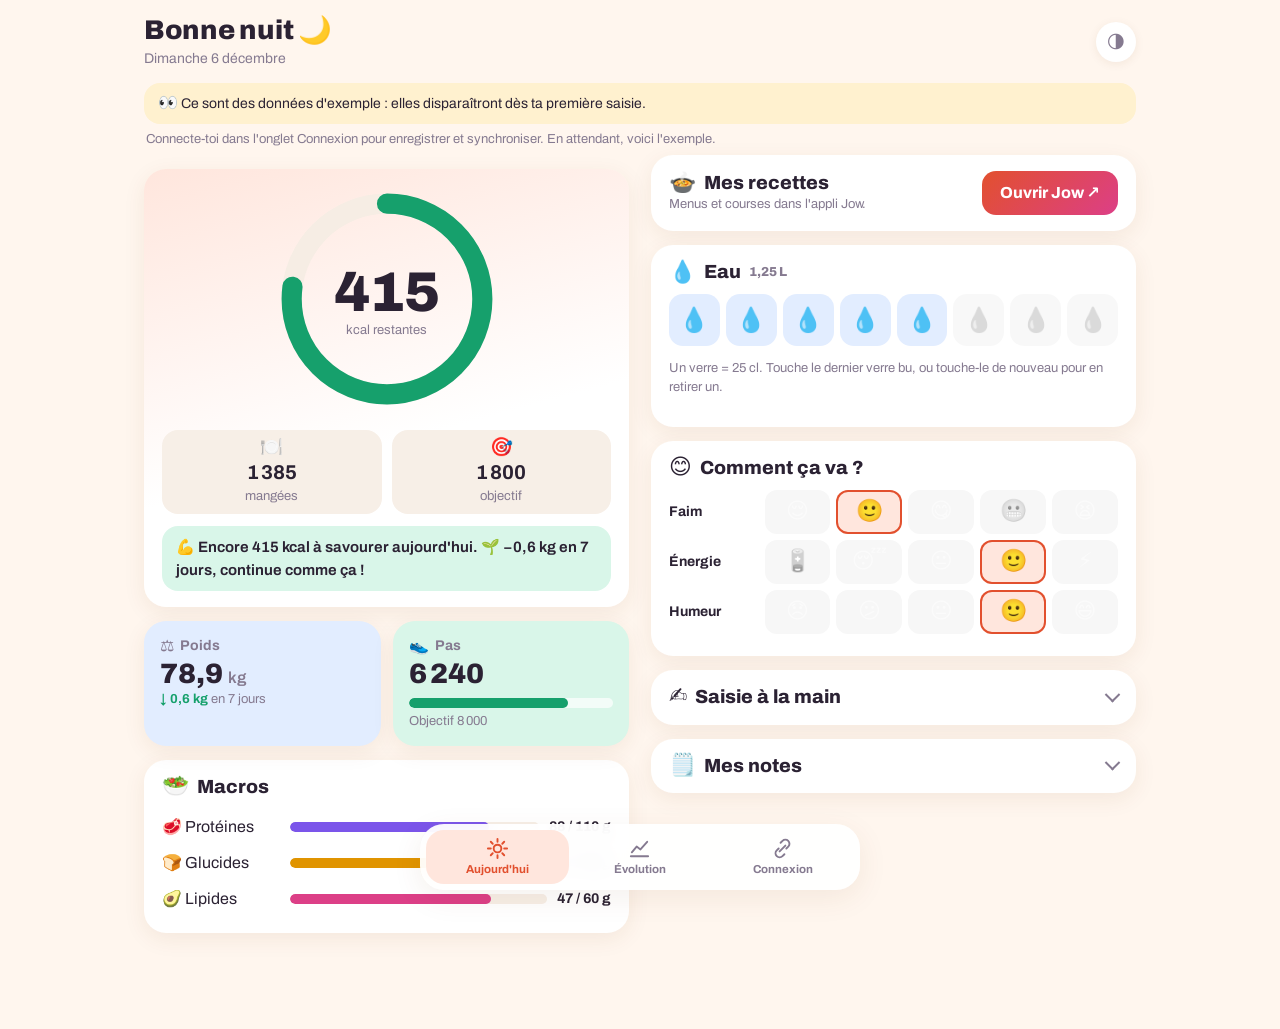
==== commit 10605e2b: "Historique Santé, tendance, eau et ressenti, réussites, sauvegarde (1.7.0) - Import de l'export Appl" ====
--- a/app/index.html
+++ b/app/index.html
@@ -28,6 +28,20 @@
 
 <!-- AUJOURD'HUI -->
 <section data-v="aujourdhui">
+  <div class="lbl alerte-card" id="manque" hidden>
+    <h2><span class="e" aria-hidden="true">📲</span> Il manque des données</h2>
+    <p id="manqueTxt"></p>
+    <div class="btns">
+      <a class="btn tom" id="manqueRun" href="shortcuts://run-shortcut?name=Bilan%20sant%C3%A9">Lancer le raccourci</a>
+      <button class="ghost" type="button" id="manqueSaisie">Saisir à la main</button>
+    </div>
+  </div>
+
+  <div class="lbl lundi-card" id="lundi" hidden>
+    <h2><span class="e" aria-hidden="true">🗓️</span> Ta semaine en bref<button class="x" type="button" id="lundiX" aria-label="Masquer le bilan de la semaine">×</button></h2>
+    <div id="lundiTxt"></div>
+  </div>
+
   <div class="lbl hero-card">
     <div class="ring-wrap">
       <svg class="ring" viewBox="0 0 120 120" aria-hidden="true"><circle class="trk" cx="60" cy="60" r="52"/><circle class="val" id="ringVal" cx="60" cy="60" r="52" stroke-dasharray="326.73" stroke-dashoffset="326.73"/></svg>
@@ -55,22 +69,15 @@
     </div>
   </div>
 
-  <div class="lbl">
-    <h2><span class="e" aria-hidden="true">📝</span> Mon journal</h2>
-    <div id="meals"></div>
-    <form id="mealForm" class="mealform">
-      <div class="seg" role="radiogroup" aria-label="Moment du repas">
-        <label><input type="radio" name="mom" value="Matin"><span class="e" aria-hidden="true">☀️</span>Matin</label>
-        <label><input type="radio" name="mom" value="Midi"><span class="e" aria-hidden="true">🥗</span>Midi</label>
-        <label><input type="radio" name="mom" value="Goûter"><span class="e" aria-hidden="true">🍎</span>Goûter</label>
-        <label><input type="radio" name="mom" value="Soir"><span class="e" aria-hidden="true">🌙</span>Soir</label>
-      </div>
-      <div class="f-meal">
-        <input id="mN" placeholder="Repas" aria-label="Ce que tu as mangé" required maxlength="300" enterkeyhint="done">
-        <input id="mK" inputmode="numeric" placeholder="kcal" aria-label="Calories (facultatif)">
-        <button class="primary" aria-label="Ajouter le repas">Ajouter</button>
-      </div>
-    </form>
+  <div class="lbl" id="eauBox">
+    <h2><span class="e" aria-hidden="true">💧</span> Eau <span class="small" id="eauTxt"></span></h2>
+    <div class="verres" id="verres" role="group" aria-label="Verres d'eau bus aujourd'hui"></div>
+    <p class="small">Un verre = 25 cl. Touche le dernier verre bu, ou touche-le de nouveau pour en retirer un.</p>
+  </div>
+
+  <div class="lbl" id="resBox">
+    <h2><span class="e" aria-hidden="true">😊</span> Comment ça va ?</h2>
+    <div id="ressenti"></div>
   </div>
 
   <details class="lbl fold" id="importBox">
@@ -103,7 +110,15 @@
 <!-- ÉVOLUTION -->
 <section data-v="evolution">
   <div class="tiles four span" id="bilan"></div>
-  <div class="lbl span"><h2><span class="e" aria-hidden="true">⚖️</span> Mon poids sur 30 jours</h2><p class="small" id="wtSum"></p><div class="fig"><svg id="cW" role="img" aria-label="Courbe du poids sur 30 jours"></svg></div></div>
+  <div class="lbl span"><h2><span class="e" aria-hidden="true">⚖️</span> Mon poids</h2>
+    <div class="seg" id="periode" role="radiogroup" aria-label="Période affichée">
+      <label><input type="radio" name="per" value="30" checked>30 jours</label>
+      <label><input type="radio" name="per" value="90">3 mois</label>
+      <label><input type="radio" name="per" value="365">1 an</label>
+    </div>
+    <p class="small" id="wtSum"></p><div class="fig"><svg id="cW" role="img" aria-label="Courbe du poids"></svg></div><p class="small legende"><span class="pt"></span> pesées <span class="tr"></span> tendance (moyenne sur 7 jours)</p></div>
+  <div class="lbl"><h2><span class="e" aria-hidden="true">🏅</span> Mes réussites</h2><div id="series"></div><div class="badges" id="badges"></div></div>
+  <div class="lbl"><h2><span class="e" aria-hidden="true">🗓️</span> Ma semaine dernière</h2><div id="semaine"></div></div>
   <div class="lbl"><h2><span class="e" aria-hidden="true">🔥</span> Calories de la semaine</h2><p class="small">Le pointillé, c'est ton objectif.</p><div class="fig s"><svg id="cK" role="img" aria-label="Calories des 7 derniers jours"></svg></div></div>
   <div class="lbl"><h2><span class="e" aria-hidden="true">👟</span> Pas de la semaine</h2><div class="fig s"><svg id="cS" role="img" aria-label="Pas des 7 derniers jours"></svg></div></div>
 </section>
@@ -207,7 +222,7 @@
       <p><b>3. Le raccourci</b> « Bilan santé », dans l'app <b>Raccourcis</b>, dans l'ordre :</p>
       <ol class="steps">
         <li><b>Rechercher des échantillons de santé</b> : Type Poids, Date de début est aujourd'hui, Unité kg, trié par Date de début (ordre décroissant), limite 1. Puis <b>Définir une variable</b> <code>Poids</code>.</li>
-        <li><b>Rechercher des échantillons de santé</b> : Type Pas, aujourd'hui, Unité nombre. <b>Calculer des statistiques</b> → Somme. <b>Définir une variable</b> <code>Pas</code>.</li>
+        <li><b>Rechercher des échantillons de santé</b> : Type Pas, aujourd'hui, Unité nombre, <b>Grouper par Jour</b> (évite de compter deux fois les pas enregistrés par plusieurs appareils). <b>Calculer des statistiques</b> → Somme. <b>Définir une variable</b> <code>Pas</code>.</li>
         <li>Pareil pour <b>Énergie alimentaire</b> (Unité kcal) → variable <code>Kcal</code>. Facultatif : Protéines, Glucides, Lipides (Unité g) → <code>Prot</code>, <code>Gluc</code>, <code>Lip</code>.</li>
         <li><b>Obtenir le contenu de l'URL</b> : l'adresse ci-dessus, méthode <b>POST</b>, en-tête <code>X-Jeton</code> = ton jeton, corps <b>JSON</b> avec les champs <code>poids</code>, <code>pas</code>, <code>kcal</code> (et <code>prot</code>, <code>gluc</code>, <code>lip</code>), chacun rempli avec sa variable.</li>
         <li><b>Afficher la notification</b> avec le « Contenu de l'URL ».</li>
@@ -216,6 +231,28 @@
       <p>Lancement automatique : en haut du raccourci, <b>À 21:30</b>, Heure de la journée, Tous les jours.</p>
     </div>
   </details>
+
+  <details class="lbl fold" id="histBox">
+    <summary><h2><span class="e" aria-hidden="true">📥</span> Importer mon historique</h2></summary>
+    <p>Récupère d'un coup ton poids, tes pas et tes calories des mois passés, depuis l'export d'Apple Santé.</p>
+    <ol class="steps">
+      <li>Sur l'iPhone, ouvre <b>Santé</b> et touche ta <b>photo</b> en haut à droite.</li>
+      <li>Tout en bas : <b>Exporter toutes les données de santé</b> → <b>Exporter</b>. Patiente, ça peut prendre quelques minutes.</li>
+      <li>Choisis <b>Enregistrer dans Fichiers</b>.</li>
+      <li>Ici, touche le bouton ci-dessous et choisis <b>export.zip</b>.</li>
+    </ol>
+    <div class="form"><label>Période<select id="histPer"><option value="90">3 derniers mois</option><option value="365" selected>12 derniers mois</option><option value="730">2 dernières années</option><option value="0">Tout</option></select></label>
+      <label>&nbsp;<button type="button" class="primary" id="histBtn">Choisir export.zip</button></label></div>
+    <input type="file" id="histFile" accept=".zip,.xml,application/zip,text/xml" hidden>
+    <div class="meter" id="histBarre" hidden><i id="histProg" style="width:0%"></i></div>
+    <p class="small" id="histSt">Le fichier est lu sur cet appareil, il n'est envoyé nulle part : seuls les totaux de chaque jour sont enregistrés. Les jours déjà remplis sont complétés, pas effacés.</p>
+  </details>
+
+  <div class="lbl">
+    <h2><span class="e" aria-hidden="true">💾</span> Mes données</h2>
+    <p class="small">Une copie de sauvegarde de tout ton suivi, à garder où tu veux.</p>
+    <div class="btns"><button type="button" class="ghost" id="expJson">Exporter (JSON)</button><button type="button" class="ghost" id="expCsv">Exporter pour Excel (CSV)</button></div>
+  </div>
 
   <div class="lbl" id="installBox">
     <h2><span class="e" aria-hidden="true">📥</span> Installer l'appli</h2>
--- a/app/styles.css
+++ b/app/styles.css
@@ -166,6 +166,30 @@
 .chips span{padding:3px 10px;font-size:13px;font-weight:700;white-space:nowrap;border-radius:99px;background:var(--soft)}
 .chips span:nth-child(1){background:var(--tom-t);color:var(--tom)}.chips span:nth-child(2){background:var(--grape-t);color:var(--grape)}.chips span:nth-child(3){background:var(--sun-t)}.chips span:nth-child(4){background:var(--pink-t);color:var(--pink)}
 
+/* ---------- Alerte, bilan, eau, ressenti, réussites ---------- */
+.alerte-card{background:var(--sun-t)}
+.btns{display:flex;flex-wrap:wrap;gap:8px;margin-top:8px}
+.lundi-card{background:linear-gradient(160deg,var(--grape-t),var(--card) 70%)}
+.lbl h2 .x{margin-left:auto}
+.phrases{margin:0;padding:0;list-style:none}.phrases li{padding:5px 0}
+.verres{display:grid;grid-template-columns:repeat(8,1fr);gap:6px;margin:4px 0 6px}
+.verres button{min-height:52px;padding:0;background:var(--soft);border-radius:14px;font-size:24px;filter:grayscale(1) opacity(.45)}
+.verres button.on{background:var(--sky-t);filter:none}
+.echelle{display:grid;grid-template-columns:5.6em repeat(5,1fr);gap:6px;align-items:center;margin:6px 0}
+.echelle>span{font-weight:700;font-size:14px}
+.echelle button{min-height:44px;padding:0;background:var(--soft);border-radius:12px;font-size:22px;filter:grayscale(1) opacity(.55)}
+.echelle button.on{background:var(--tom-t);filter:none;box-shadow:inset 0 0 0 2px var(--tom)}
+.serie{display:flex;align-items:center;gap:10px;padding:8px 0;border-bottom:1px solid var(--line)}
+.serie:last-child{border-bottom:0}.serie .e{font-size:24px}.serie b{font-size:18px}
+.badges{display:grid;grid-template-columns:repeat(auto-fill,minmax(96px,1fr));gap:8px;margin-top:10px}
+.badge{border-radius:16px;padding:10px 6px;text-align:center;background:var(--sun-t);font-size:12px;font-weight:700;line-height:1.2}
+.badge .e{display:block;font-size:28px;margin-bottom:4px}
+.badge.lock{background:var(--soft);color:var(--mute)}.badge.lock .e{filter:grayscale(1) opacity(.4)}
+#periode{grid-template-columns:repeat(3,1fr);margin-bottom:6px}
+.legende{display:flex;align-items:center;gap:6px;flex-wrap:wrap}
+.legende .pt{width:8px;height:8px;border-radius:50%;background:var(--sky);opacity:.45}
+.legende .tr{width:18px;height:4px;border-radius:2px;background:var(--sky);margin-left:8px}
+
 /* ---------- Divers ---------- */
 code{background:var(--soft);padding:1px 6px;font-size:13px;border-radius:6px;overflow-wrap:anywhere}
 pre{background:var(--soft);padding:10px;overflow-x:auto;font-size:13px;white-space:pre-wrap;overflow-wrap:anywhere;border-radius:12px}
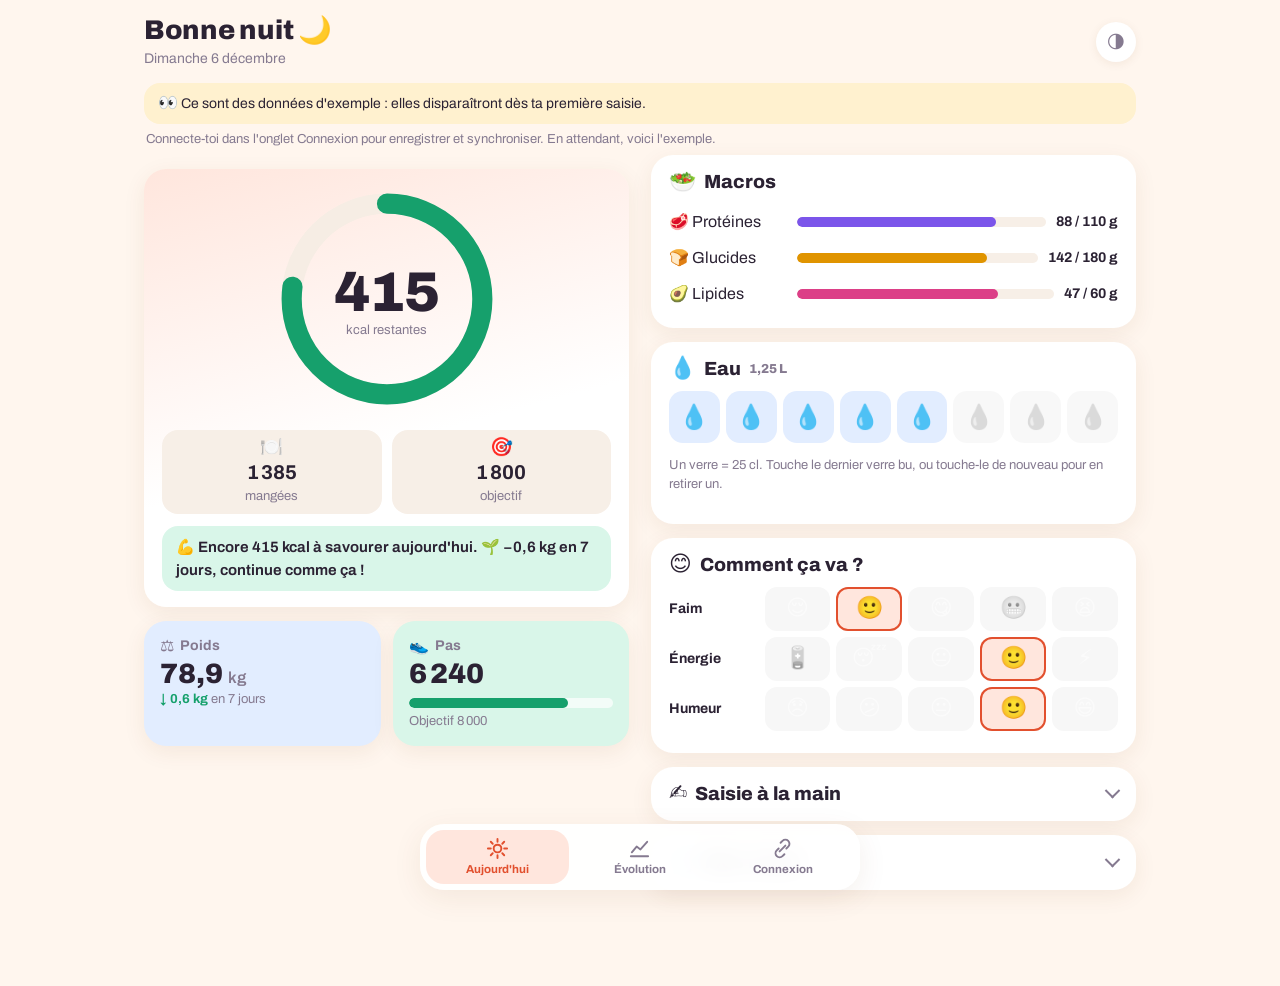
==== commit 586ad6b3: "Retrait du bouton « Ouvrir Jow » (1.7.2) - Plus de cadre « Mes recettes » sur l'écran du jour. - Rac" ====
--- a/app/index.html
+++ b/app/index.html
@@ -62,12 +62,6 @@
 
   <div class="lbl" id="macroBox"><h2><span class="e" aria-hidden="true">🥗</span> Macros</h2><div id="macros"></div></div>
 
-  <div class="lbl">
-    <div class="tonight">
-      <div><h2 style="margin:0"><span class="e" aria-hidden="true">🍲</span> Mes recettes</h2><div class="small">Menus et courses dans l'appli Jow.</div></div>
-      <a class="btn tom" href="https://jow.fr/" target="_blank" rel="noopener noreferrer">Ouvrir Jow ↗</a>
-    </div>
-  </div>
 
   <div class="lbl" id="eauBox">
     <h2><span class="e" aria-hidden="true">💧</span> Eau <span class="small" id="eauTxt"></span></h2>
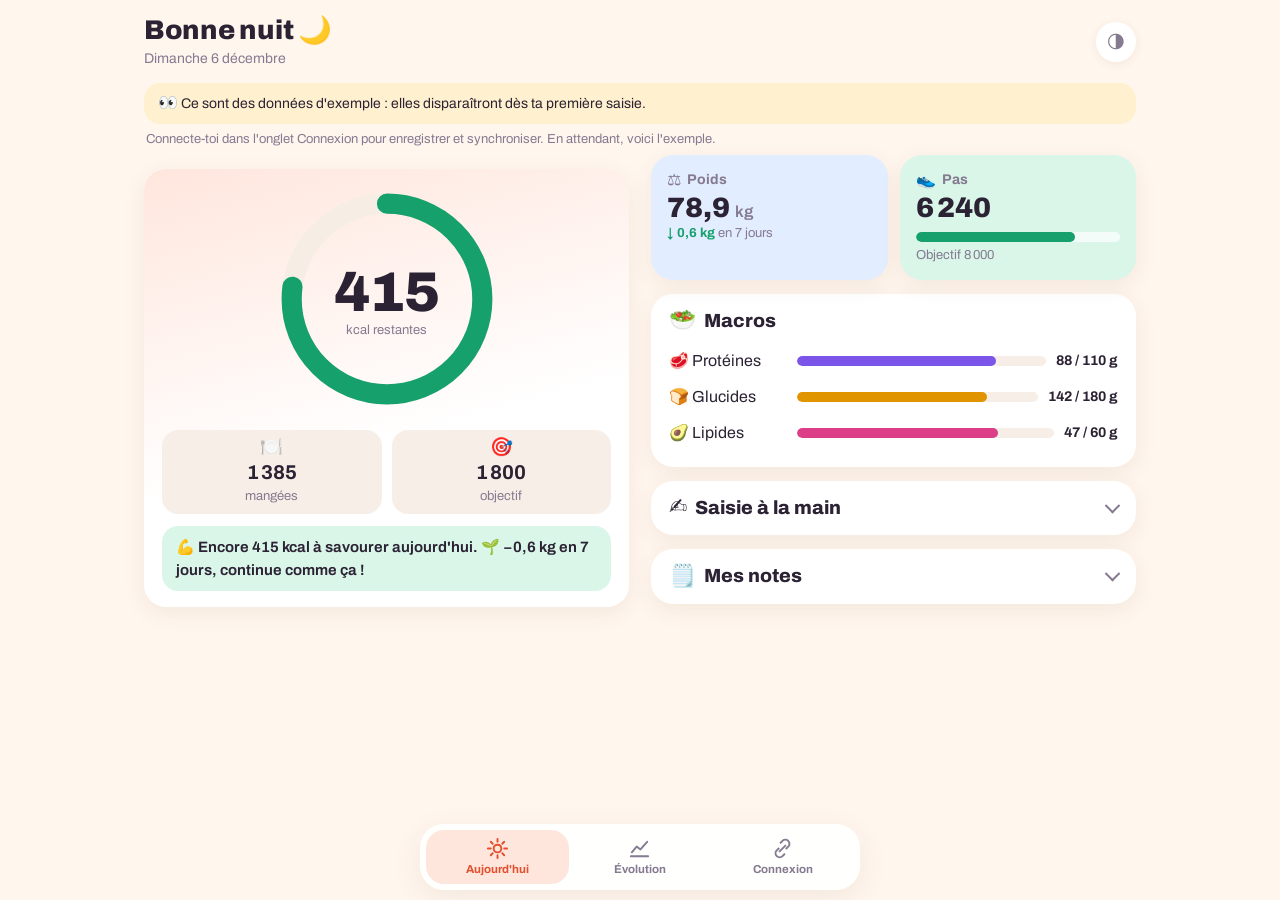
==== commit 5306c46b: "Retrait de l'eau et du ressenti (1.7.3) - Plus de cadres « Eau » ni « Comment ça va ? » sur l'écran " ====
--- a/app/index.html
+++ b/app/index.html
@@ -63,17 +63,6 @@
   <div class="lbl" id="macroBox"><h2><span class="e" aria-hidden="true">🥗</span> Macros</h2><div id="macros"></div></div>
 
 
-  <div class="lbl" id="eauBox">
-    <h2><span class="e" aria-hidden="true">💧</span> Eau <span class="small" id="eauTxt"></span></h2>
-    <div class="verres" id="verres" role="group" aria-label="Verres d'eau bus aujourd'hui"></div>
-    <p class="small">Un verre = 25 cl. Touche le dernier verre bu, ou touche-le de nouveau pour en retirer un.</p>
-  </div>
-
-  <div class="lbl" id="resBox">
-    <h2><span class="e" aria-hidden="true">😊</span> Comment ça va ?</h2>
-    <div id="ressenti"></div>
-  </div>
-
   <details class="lbl fold" id="importBox">
     <summary><h2><span class="e" aria-hidden="true">✍️</span> Saisie à la main</h2></summary>
     <p class="small">Le raccourci du soir s'en charge normalement. Utile pour corriger une valeur ou rattraper un jour manqué.</p>
--- a/app/styles.css
+++ b/app/styles.css
@@ -166,19 +166,12 @@
 .chips span{padding:3px 10px;font-size:13px;font-weight:700;white-space:nowrap;border-radius:99px;background:var(--soft)}
 .chips span:nth-child(1){background:var(--tom-t);color:var(--tom)}.chips span:nth-child(2){background:var(--grape-t);color:var(--grape)}.chips span:nth-child(3){background:var(--sun-t)}.chips span:nth-child(4){background:var(--pink-t);color:var(--pink)}
 
-/* ---------- Alerte, bilan, eau, ressenti, réussites ---------- */
+/* ---------- Alerte, bilan, réussites ---------- */
 .alerte-card{background:var(--sun-t)}
 .btns{display:flex;flex-wrap:wrap;gap:8px;margin-top:8px}
 .lundi-card{background:linear-gradient(160deg,var(--grape-t),var(--card) 70%)}
 .lbl h2 .x{margin-left:auto}
 .phrases{margin:0;padding:0;list-style:none}.phrases li{padding:5px 0}
-.verres{display:grid;grid-template-columns:repeat(8,1fr);gap:6px;margin:4px 0 6px}
-.verres button{min-height:52px;padding:0;background:var(--soft);border-radius:14px;font-size:24px;filter:grayscale(1) opacity(.45)}
-.verres button.on{background:var(--sky-t);filter:none}
-.echelle{display:grid;grid-template-columns:5.6em repeat(5,1fr);gap:6px;align-items:center;margin:6px 0}
-.echelle>span{font-weight:700;font-size:14px}
-.echelle button{min-height:44px;padding:0;background:var(--soft);border-radius:12px;font-size:22px;filter:grayscale(1) opacity(.55)}
-.echelle button.on{background:var(--tom-t);filter:none;box-shadow:inset 0 0 0 2px var(--tom)}
 .serie{display:flex;align-items:center;gap:10px;padding:8px 0;border-bottom:1px solid var(--line)}
 .serie:last-child{border-bottom:0}.serie .e{font-size:24px}.serie b{font-size:18px}
 .badges{display:grid;grid-template-columns:repeat(auto-fill,minmax(96px,1fr));gap:8px;margin-top:10px}
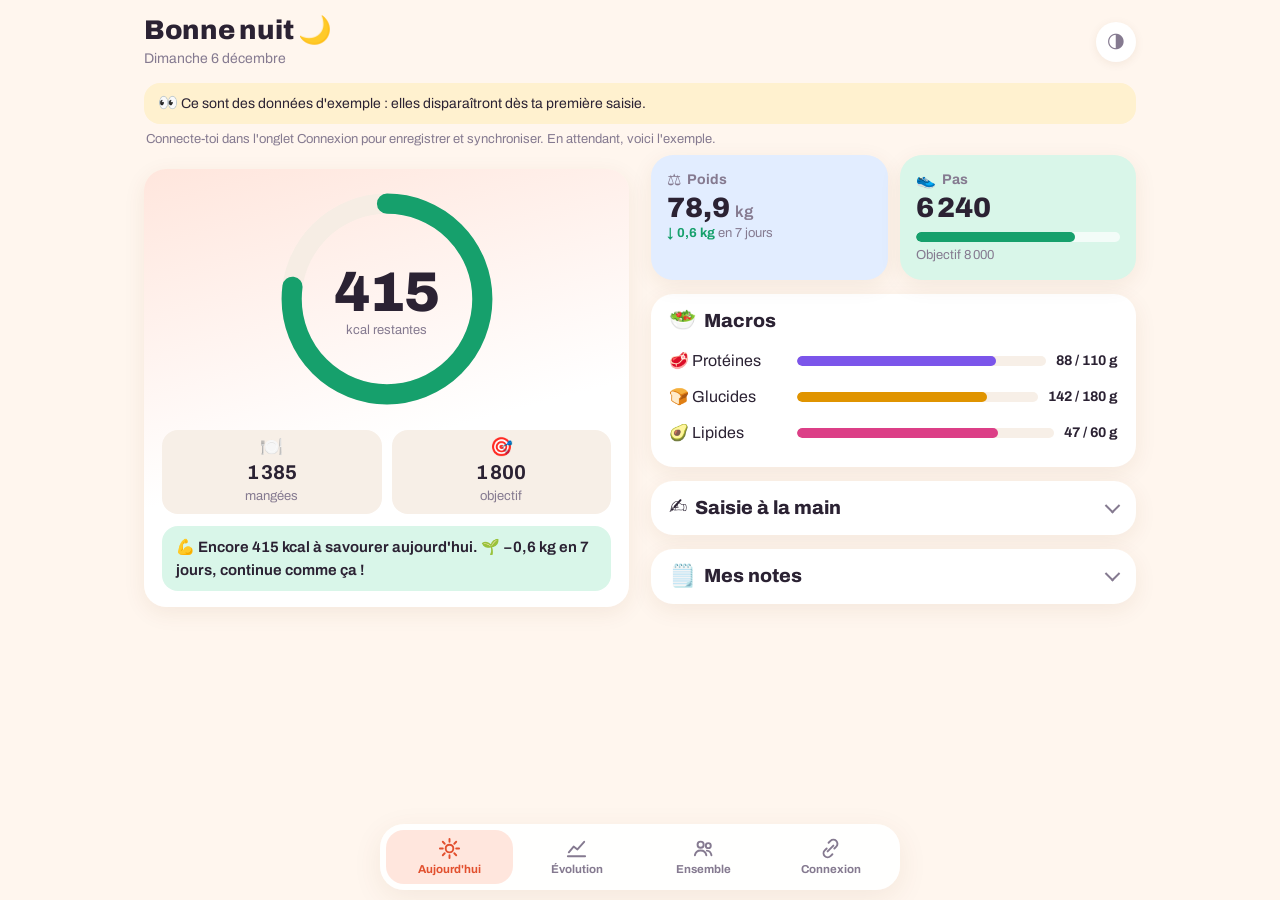
==== commit 56c958d0: "Onglet Ensemble : se motiver entre amis (1.9.0) - Partage volontaire d'un résumé (table partage) : %" ====
--- a/app/index.html
+++ b/app/index.html
@@ -100,10 +100,58 @@
       <label><input type="radio" name="per" value="365">1 an</label>
     </div>
     <p class="small" id="wtSum"></p><div class="fig"><svg id="cW" role="img" aria-label="Courbe du poids"></svg></div><p class="small legende"><span class="pt"></span> pesées <span class="tr"></span> tendance (moyenne sur 7 jours)</p></div>
+  <div class="lbl" id="depBox"><h2><span class="e" aria-hidden="true">🔥</span> Ma dépense réelle</h2><div id="depense"></div>
+    <details class="sub"><summary>Comment c'est calculé ?</summary><p class="small">Sur les 3 dernières semaines complètes, l'appli compare ce que tu as mangé (calories de Yazio) à l'évolution de ton poids lissé : 1 kg correspond à environ 7 700 kcal. Si tu as mangé 1 700 kcal par jour en perdant 0,5 kg par semaine, ta dépense réelle est d'environ 2 250 kcal. Les journées sous 800 kcal sont ignorées, car souvent mal notées. Le calcul se met à jour chaque lundi.</p></details></div>
   <div class="lbl"><h2><span class="e" aria-hidden="true">🏅</span> Mes réussites</h2><div id="series"></div><div class="badges" id="badges"></div></div>
   <div class="lbl"><h2><span class="e" aria-hidden="true">🗓️</span> Ma semaine dernière</h2><div id="semaine"></div></div>
   <div class="lbl"><h2><span class="e" aria-hidden="true">🔥</span> Calories de la semaine</h2><p class="small">Le pointillé, c'est ton objectif.</p><div class="fig s"><svg id="cK" role="img" aria-label="Calories des 7 derniers jours"></svg></div></div>
   <div class="lbl"><h2><span class="e" aria-hidden="true">👟</span> Pas de la semaine</h2><div class="fig s"><svg id="cS" role="img" aria-label="Pas des 7 derniers jours"></svg></div></div>
+</section>
+
+<!-- ENSEMBLE -->
+<section data-v="ensemble">
+  <div class="lbl" id="ensHors" hidden>
+    <h2><span class="e" aria-hidden="true">👥</span> Se motiver à plusieurs</h2>
+    <p>Ensemble demande un compte connecté : va dans l'onglet <b>Connexion</b>.</p>
+  </div>
+
+  <div class="lbl ens-intro" id="ensActiver" hidden>
+    <h2><span class="e" aria-hidden="true">👥</span> Se motiver à plusieurs</h2>
+    <p>Suis tes amis et lancez-vous des petits défis chaque semaine. Chacun ne voit qu'un <b>résumé</b> de l'autre :</p>
+    <ul class="phrases">
+      <li>✅ sa progression vers son objectif, en %</li>
+      <li>✅ ses jours dans l'objectif cette semaine, ses pas moyens, ses séries et ses badges</li>
+      <li>🔒 jamais son poids exact, ses calories ni son historique</li>
+    </ul>
+    <form class="form f-mail" id="ensForm">
+      <input id="ensPseudo" maxlength="30" placeholder="Ton pseudo" aria-label="Ton pseudo" required>
+      <button class="primary">Activer</button>
+    </form>
+  </div>
+
+  <div id="ensActif" hidden>
+    <div class="lbl" id="ensPodium"></div>
+    <div id="ensAmis"></div>
+    <div class="lbl">
+      <h2><span class="e" aria-hidden="true">🤝</span> Ajouter un ami</h2>
+      <p class="small">Donne ton code à ton ami, ou tape le sien.</p>
+      <div class="copy"><code id="ensCode" class="code-ami"></code><button class="ghost" type="button" id="ensPartager">Envoyer</button></div>
+      <form class="form f-mail" id="ensAjout">
+        <input id="ensCodeAmi" maxlength="9" placeholder="Code de ton ami" aria-label="Code de ton ami" autocapitalize="characters" autocomplete="off" required>
+        <button class="primary">Ajouter</button>
+      </form>
+    </div>
+    <details class="lbl fold">
+      <summary><h2><span class="e" aria-hidden="true">🔒</span> Ce que mes amis voient</h2></summary>
+      <form class="form f-mail" id="ensPseudoForm">
+        <input id="ensPseudo2" maxlength="30" aria-label="Mon pseudo" required>
+        <button class="ghost">Renommer</button>
+      </form>
+      <label class="bascule"><input type="checkbox" id="ensKg"> Montrer mes kilos perdus (sinon, seulement le pourcentage)</label>
+      <p class="small">Tes amis voient ta progression en %, tes jours dans l'objectif de la semaine, tes pas moyens sur 7 jours, tes séries, ton nombre de badges et ton dernier jour suivi. Jamais ton poids, tes calories ni ton historique.</p>
+      <p><button type="button" class="ghost danger" id="ensStop">Arrêter le partage</button></p>
+    </details>
+  </div>
 </section>
 
 <!-- CONNEXION -->
@@ -250,6 +298,7 @@
 <nav class="tabs" aria-label="Onglets">
   <a href="#aujourdhui" data-t="aujourdhui"><svg viewBox="0 0 24 24" aria-hidden="true"><circle cx="12" cy="12" r="4"/><path d="M12 2v3M12 19v3M2 12h3M19 12h3M5 5l2 2M17 17l2 2M5 19l2-2M17 7l2-2"/></svg>Aujourd'hui</a>
   <a href="#evolution" data-t="evolution"><svg viewBox="0 0 24 24" aria-hidden="true"><path d="M3 20h18M4 16l5-6 4 3 7-8"/></svg>Évolution</a>
+  <a href="#ensemble" data-t="ensemble"><svg viewBox="0 0 24 24" aria-hidden="true"><circle cx="9" cy="8" r="3.2"/><path d="M3 19c.6-3.2 3-5 6-5s5.4 1.8 6 5"/><circle cx="17" cy="9" r="2.6"/><path d="M15.5 14.2c2.4.2 4.2 1.8 4.8 4.8"/></svg>Ensemble</a>
   <a href="#connexion" data-t="connexion"><svg viewBox="0 0 24 24" aria-hidden="true"><path d="M9 15l6-6M10 6l2-2a4 4 0 0 1 6 6l-2 2M14 18l-2 2a4 4 0 0 1-6-6l2-2"/></svg>Connexion</a>
 </nav>
 <div class="toast" id="toast" role="status" aria-live="polite"></div>
--- a/app/styles.css
+++ b/app/styles.css
@@ -183,6 +183,30 @@
 .legende .pt{width:8px;height:8px;border-radius:50%;background:var(--sky);opacity:.45}
 .legende .tr{width:18px;height:4px;border-radius:2px;background:var(--sky);margin-left:8px}
 
+/* ---------- Dépense réelle ---------- */
+#depBox{background:linear-gradient(165deg,var(--tom-t),var(--card) 55%)}
+.dep{text-align:center;margin:4px 0 10px}
+.conf{display:inline-block;margin-top:6px;font-size:12px;font-weight:800;padding:2px 10px;border-radius:99px}
+.conf.herb{background:var(--herb-t);color:var(--herb)}.conf.sun{background:var(--sun-t)}.conf.tom{background:var(--tom-t);color:var(--tom)}
+
+/* ---------- Ensemble ---------- */
+.ens-intro{background:linear-gradient(165deg,var(--grape-t),var(--card) 60%)}
+.code-ami{font-size:20px!important;font-weight:800;letter-spacing:.12em;justify-content:center}
+.podium{display:grid;gap:10px}
+.podium h3{margin:0 0 4px;font-size:14px;color:var(--mute)}
+.podium ol{list-style:none;margin:0;padding:0}
+.podium li{display:flex;align-items:center;gap:8px;padding:6px 10px;border-radius:12px}
+.podium li:first-child{background:var(--sun-t);font-weight:800}
+.podium li b{margin-left:auto;font-variant-numeric:tabular-nums}
+.ami-h{display:flex;align-items:center;gap:10px;margin-bottom:8px}
+.avatar{width:40px;height:40px;border-radius:50%;display:flex;align-items:center;justify-content:center;font-weight:800;color:#fff;background:linear-gradient(135deg,var(--grape),var(--pink));flex:none}
+.avatar.moi{background:linear-gradient(135deg,var(--tom),var(--sun))}
+.ami-h .small{display:block}
+.ami-h .x{margin-left:auto}
+.bascule{display:flex;gap:8px;align-items:center;margin:10px 0;font-weight:600}
+.bascule input{width:22px;height:22px;min-height:0;accent-color:var(--tom)}
+button.danger{color:var(--tom)}
+
 /* ---------- Divers ---------- */
 code{background:var(--soft);padding:1px 6px;font-size:13px;border-radius:6px;overflow-wrap:anywhere}
 pre{background:var(--soft);padding:10px;overflow-x:auto;font-size:13px;white-space:pre-wrap;overflow-wrap:anywhere;border-radius:12px}
@@ -201,7 +225,7 @@
 .ver{text-align:center;margin:18px 0}
 
 /* ---------- Barre d'onglets flottante ---------- */
-nav.tabs{position:fixed;left:max(12px,env(safe-area-inset-left));right:max(12px,env(safe-area-inset-right));bottom:calc(10px + env(safe-area-inset-bottom));background:color-mix(in srgb,var(--card) 92%,transparent);backdrop-filter:blur(12px);-webkit-backdrop-filter:blur(12px);border-radius:24px;box-shadow:0 8px 30px var(--shadow);display:grid;grid-template-columns:repeat(3,1fr);padding:6px;z-index:5;max-width:440px;margin:auto}
+nav.tabs{position:fixed;left:max(12px,env(safe-area-inset-left));right:max(12px,env(safe-area-inset-right));bottom:calc(10px + env(safe-area-inset-bottom));background:color-mix(in srgb,var(--card) 92%,transparent);backdrop-filter:blur(12px);-webkit-backdrop-filter:blur(12px);border-radius:24px;box-shadow:0 8px 30px var(--shadow);display:grid;grid-template-columns:repeat(4,1fr);padding:6px;z-index:5;max-width:520px;margin:auto}
 nav.tabs a{color:var(--mute);text-decoration:none;text-align:center;padding:7px 2px 6px;font-size:11.5px;font-weight:700;display:grid;justify-items:center;gap:1px;border-radius:18px;transition:background .2s,color .2s}
 nav.tabs a svg{width:23px;height:23px;stroke:currentColor;fill:none;stroke-width:2;stroke-linecap:round;stroke-linejoin:round}
 nav.tabs a.on{color:var(--tom);background:var(--tom-t)}
